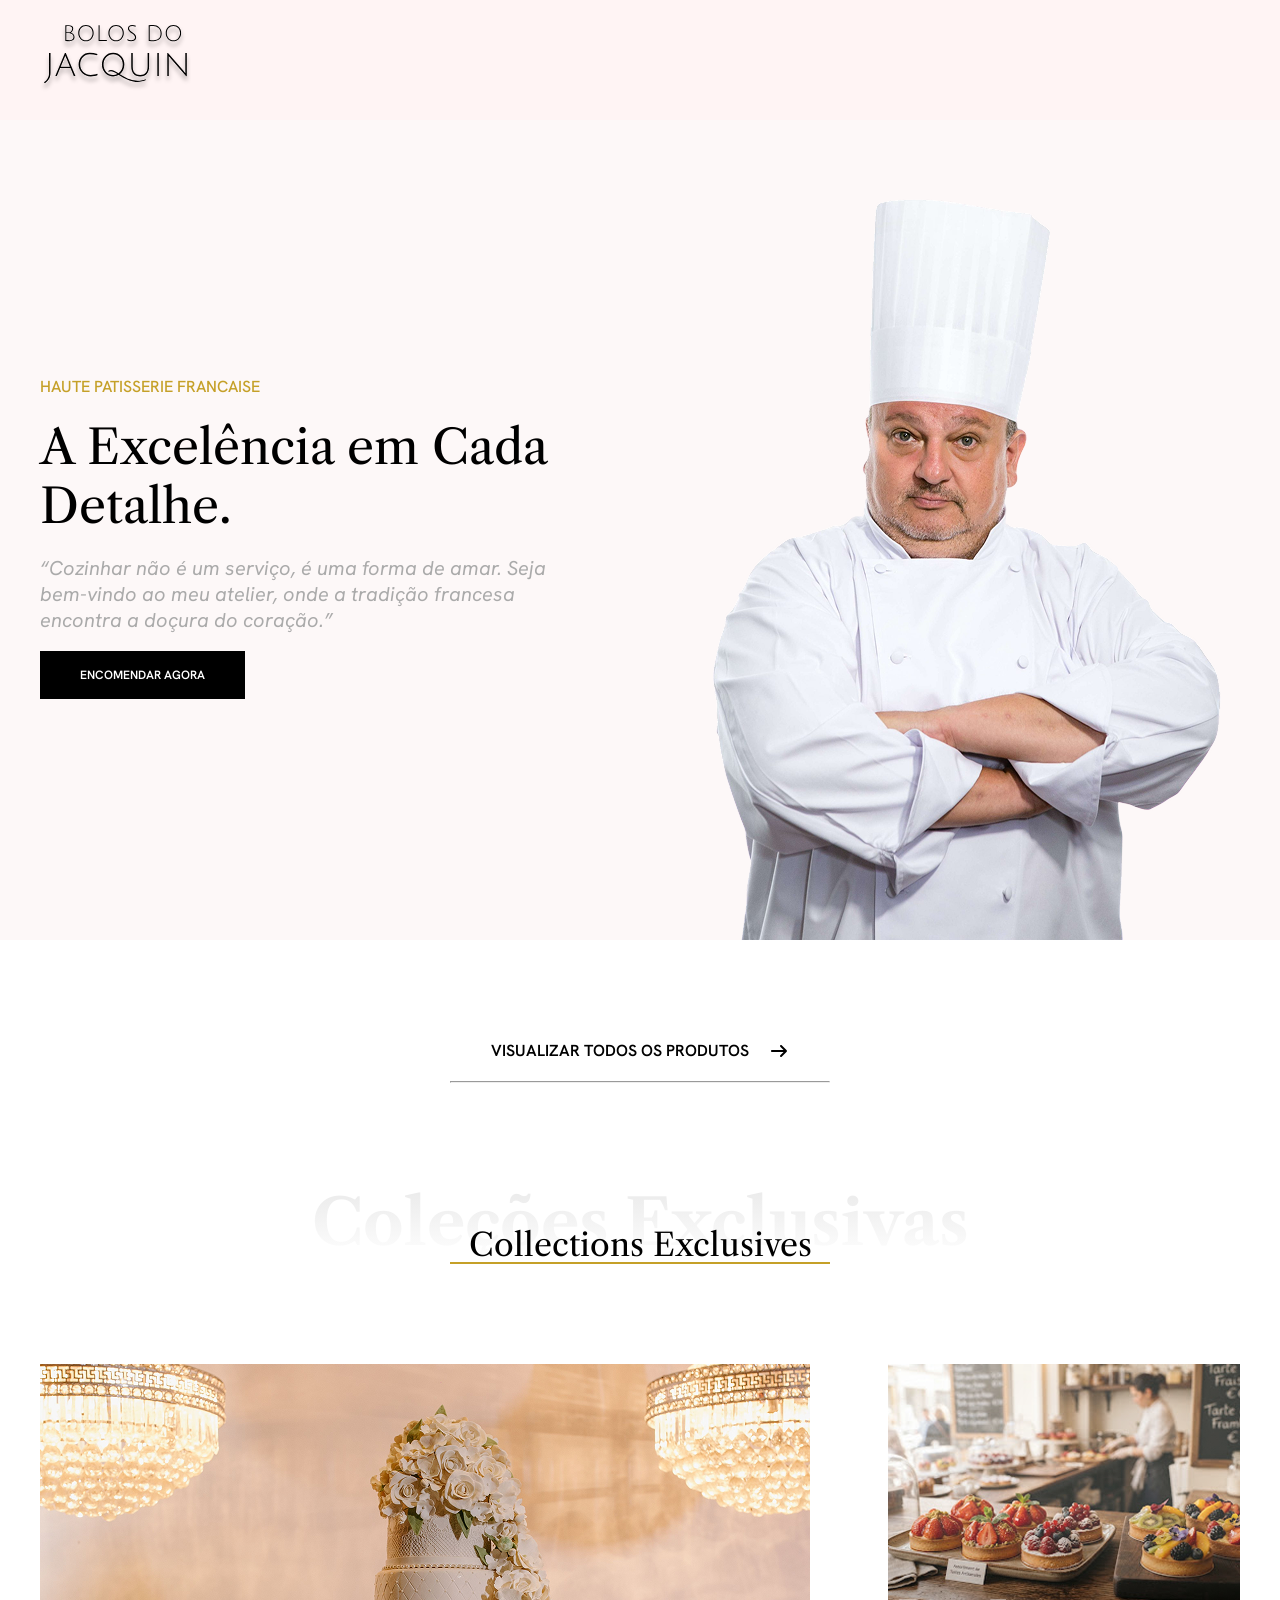
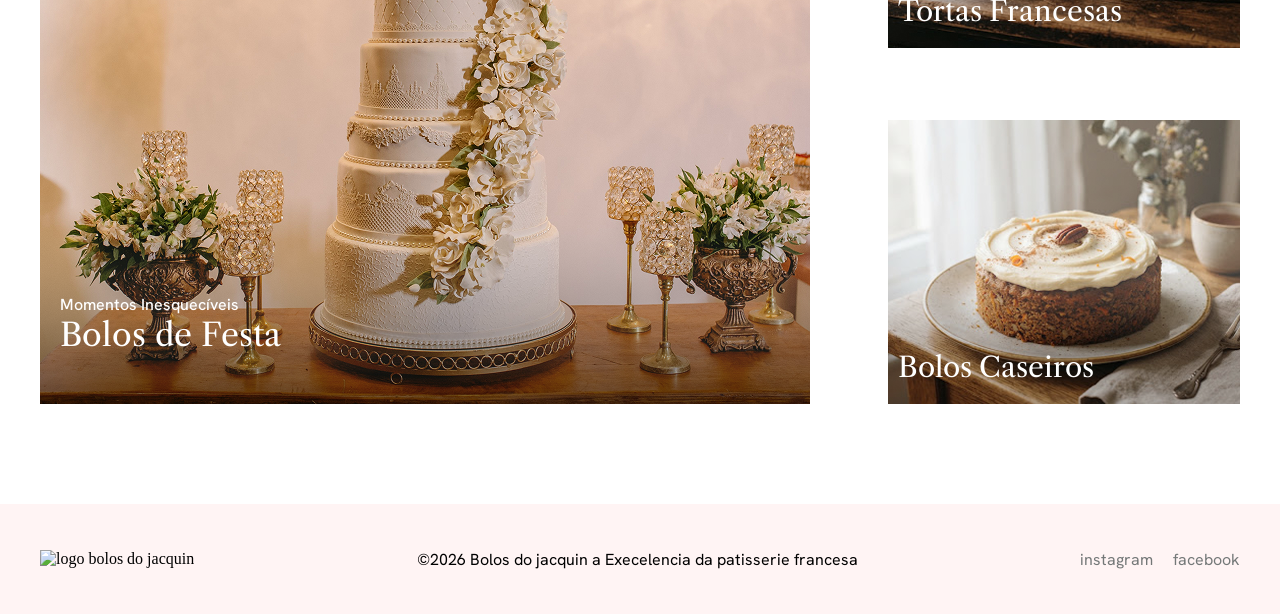
==== home/index.html @ 9a969b0a "Pagina de cadastro criada" ====
<!DOCTYPE html>
<html lang="pt-br">

<head>
    <meta charset="UTF-8">
    <meta name="viewport" content="width=device-width, initial-scale=1.0">
    <title>Home - Bolos do Jacquin</title>
    <link rel="stylesheet" href="style.css">

    <link rel="preconnect" href="https://fonts.googleapis.com">
    <link rel="preconnect" href="https://fonts.gstatic.com" crossorigin>
    <link
        href="https://fonts.googleapis.com/css2?family=Hanken+Grotesk:ital,wght@0,100..900;1,100..900&family=Libre+Caslon+Text:ital,wght@0,400;0,700;1,400&display=swap"
        rel="stylesheet">
</head>

<body>
    <header class="home_cabecalho">
        <div class="home_container">
            <img src="../img/logo.svg" alt="logo bolos do jacquin">
        </div>
    </header>
    <main>
        <h1>página inicial bolos do Jacquin</h1>
        <section class="home_banner">
            <div class="home_container banner_container">
                <div class="box_texto_banner">
                    <span class="linha1">haute patisserie francaise</span><br>
                    <span class="linha2">A Excelência em Cada Detalhe.</span>
                    <p class="linha3">“Cozinhar não é um serviço, é uma forma de amar. Seja bem-vindo ao meu atelier,
                        onde a tradição
                        francesa encontra a doçura do coração.”</p>
                    <a class="linha4" href="">encomendar agora</a>
                </div>
                <img src="../img/jacquin_banner.png" alt="foto do Jacquin vestindo sua dólmâ">
            </div>
        </section>

        <section class="home_container home_produtos">
            <div class="link_produtos">
                <div>
                    <a href="">visualizar todos os produtos</a>
                    <svg xmlns="http://www.w3.org/2000/svg"
                        viewBox="0 0 640 640"><!--!Font Awesome Free 7.3.1 by @fontawesome - https://fontawesome.com License - https://fontawesome.com/license/free Copyright 2026 Fonticons, Inc.-->
                        <path
                            d="M566.6 342.6C579.1 330.1 579.1 309.8 566.6 297.3L406.6 137.3C394.1 124.8 373.8 124.8 361.3 137.3C348.8 149.8 348.8 170.1 361.3 182.6L466.7 288L96 288C78.3 288 64 302.3 64 320C64 337.7 78.3 352 96 352L466.7 352L361.3 457.4C348.8 469.9 348.8 490.2 361.3 502.7C373.8 515.2 394.1 515.2 406.6 502.7L566.6 342.7z" />
                    </svg>
                </div>
                <hr>
            </div>

            <div class="home_subtitulo">
                <h2>Coleções Exclusivas</h2>
                <span>Collections Exclusives</span>
                <hr>
            </div>

            <div class="container_categorias">
                <a href="">
                    <div class="img_categoria1">
                        <span>Momentos Inesquecíveis</span>
                        <h3>Bolos de Festa</h3>
                    </div>
                </a>

                <div class="col_categorias">
                    <a href="">
                        <div class="img_categoria2">
                            <h3>Tortas Francesas</h3>
                        </div>
                    </a>
                    <a href="">
                        <div class="img_categoria3">
                            <h3>Bolos Caseiros</h3>
                        </div>
                    </a>
                </div>
            </div>
        </section>
    </main>
     <footer>
        <div class="home_container footer_container">
            <img src="../img/BOLOS DO JACQUIN.svg" alt="logo bolos do jacquin">
            <span>©2026 Bolos do jacquin a Execelencia da patisserie francesa</span>
            <nav class="nav_footer">
                <a href="">instagram</a>
                <a href="">facebook</a>
            </nav>
        </div>
    </footer>
</body>

</html>
---- home/style.css ----
* {
    margin: 0;
    padding: 0;
    box-sizing: border-box;
}

h1 {
    position: absolute;
    width: 1px;
    height: 1px;
    margin: -1px;
    overflow: hidden;
}


/* ---------- CABECALHO ---------- */
.home_cabecalho {
    background-color: #FFF4F4;
    height: 120px;
    display: flex;
    justify-content: center;
    align-items: center;
}

.home_container {
    /* background-color: aqua; */
    max-width: 1200px;
    /*Largura maxima 1200px*/
    width: 95%;
    /*Largura 95%*/
    margin: 0 auto;
}





/* ---------- BANNER ---------- */
.home_banner {
    background-color: #FDF8F8;
}

.box_texto_banner {
    /* background-color: chartreuse; */
    font-family: "Hanken Grotesk", sans-serif;
    max-width: 520px;
}

.banner_container {
    display: flex;
    align-items: center;
    justify-content: space-between;
}

.banner_container img {
    width: 547px;
}

.linha1 {
    color: #C5A028;
    font-size: 16px;
    font-weight: 500;
    text-transform: uppercase;
    margin-bottom: 20px;
    display: inline-block;
}

.linha2 {
    font-family: "Libre Caslon Text", serif;
    font-size: 48px;
    margin-bottom: 20px;
    display: inline-block;
}

.linha3 {
    font-size: 20px;
    font-style: italic;
    color: #AAAAAA;
    margin-bottom: 30px;
    display: inline-block;
}

.linha4 {
    font-weight: 600;
    font-size: 12px;
    text-transform: uppercase;
    color: #FFFFFF;
    text-decoration: none;

    background-color: #000000;
    padding: 16px 40px;
}





/* ---------- PRODUTOS ---------- */
.home_produtos {
    padding: 100px 0;
}

.link_produtos a {
    font-family: "Hanken Grotesk", sans-serif;
    font-weight: 600;
    font-size: 16px;
    text-transform: uppercase;

    text-decoration: none;
    color: #000000;
}

.link_produtos svg {
    width: 20px;
}

.link_produtos div {
    display: flex;
    align-items: center;
    justify-content: center;
    gap: 20px;
    margin-bottom: 20px;
}

.link_produtos hr {
    max-width: 380px;
    width: 100%;
    margin: 0 auto;
}

.home_subtitulo {
    font-family: "Libre Caslon Text", serif;
    /* background-color: darkgreen; */
    display: flex;
    flex-direction: column;
    align-items: center;
    position: relative;
    margin-top: 100px;
    margin-bottom: 100px;
}

.home_subtitulo h2 {
    font-weight: 700;
    font-size: 64px;
    background-image: linear-gradient(0deg, #FFFFFF, #E9E9E9);

    background-clip: text;
    -webkit-background-clip: text;

    color: transparent;
    -webkit-text-fill-color: transparent;
}

.home_subtitulo span {
    font-size: 32px;
    position: absolute;
    bottom: -10px;
    margin-bottom: 10px;
}

.home_subtitulo hr {
    max-width: 380px;
    width: 100%;
    background-color: #C5A028;
    border: none;
    height: 2px;
}

.img_categoria1 {
    background-image: url(../img/bolos_de_festa.png);
    /* width: 100%; */
    width: 770px;
    height: 640px;
    display: flex;
    flex-direction: column;
    justify-content: flex-end;
    padding: 50px 20px;
}

.container_categorias {
    display: flex;
    justify-content: space-between;
    width: 100%;
}

.container_categorias a {
    color: #FFFFFF;
    text-decoration: none;
    display: contents;
}

.img_categoria1 span {
    font-family: "Hanken Grotesk", sans-serif;
    font-weight: 500;
}

.img_categoria1 h3 {
    font-size: 32px;
}

.home_produtos h3 {
    font-family: "Libre Caslon Text", serif;
    font-weight: 400;
}

.col_categorias{
    display: flex;
    flex-direction: column;
    justify-content: space-between;
}

.img_categoria2 {
    background-image: url(../img/tortas_francesas.png);
}

.img_categoria3 {
    background-image: url(../img/bolos_caseiros.png);
}

.img_categoria2,
.img_categoria3 {
    /* width: 25%; */
    width: 352px;
    height: 284px;
    display: flex;
    align-items: flex-end;
    padding: 20px 10px;
    font-size: 24px;
}

/* ------------------------footer------------------- */
footer{
    background-color: #fff4f4;
    height: 110px;
    display: flex;
    align-items: center;
}


.footer_container {
    display: flex;
    justify-content: space-between;
    align-items: center;
}

.nav_footer{
    display: flex;
    justify-content: space-between;
    width: 160px;
}

.footer_container span,
.nav_footer{
    font-family: "Hanken Grotesk", sans-serif;
}

.nav_footer a{
    text-decoration: none;
    color: #747878;
}
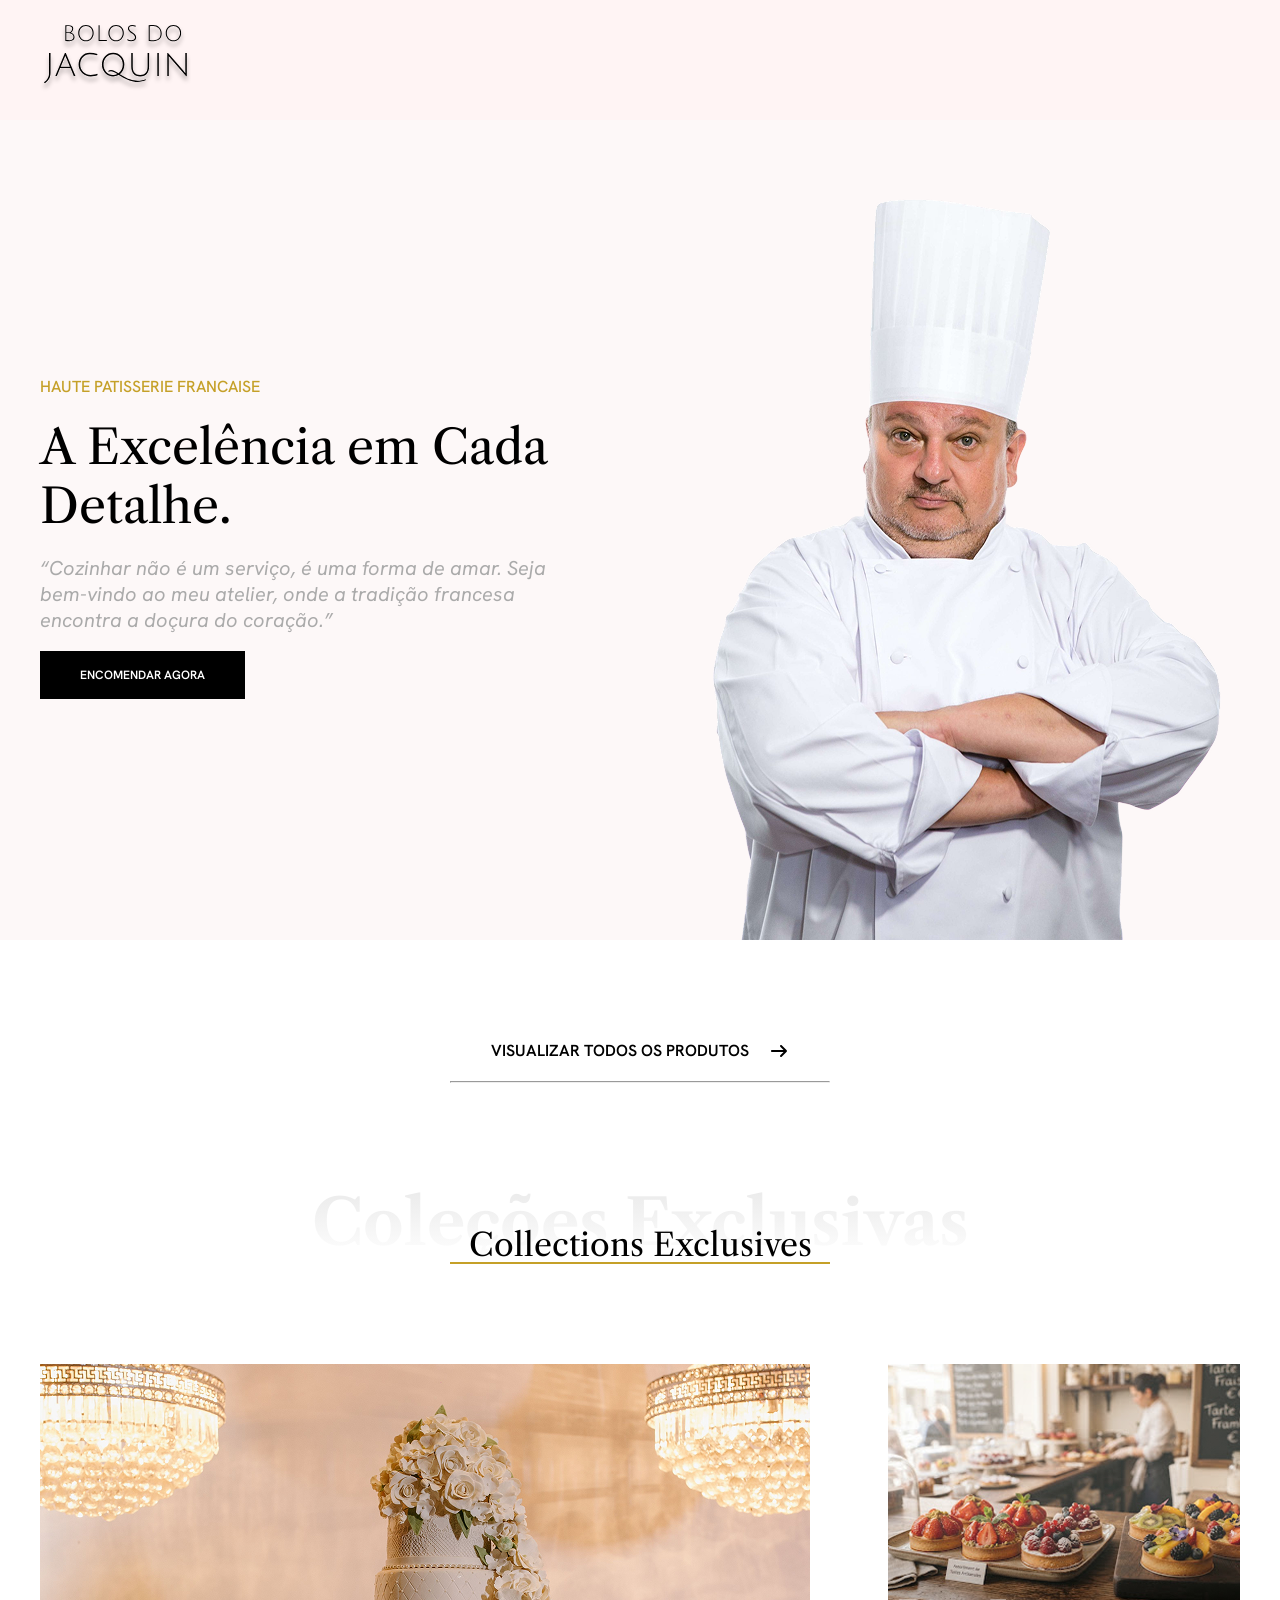
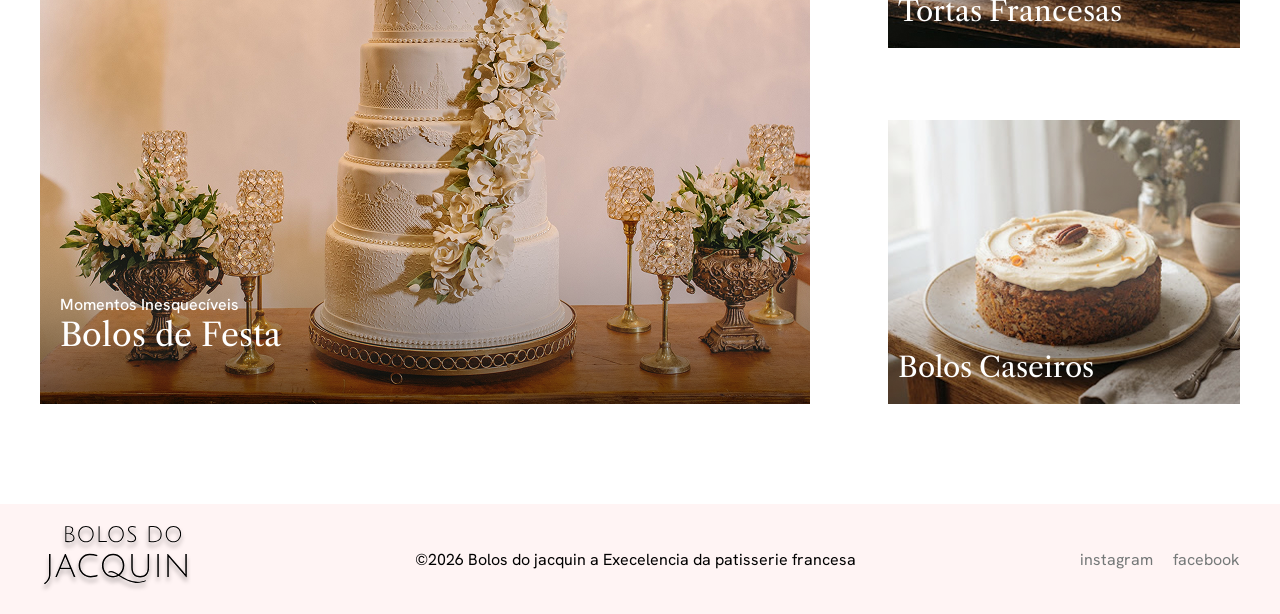
==== commit a1dcf86e: "finalizando a pagina de cadastro" ====
--- a/home/index.html
+++ b/home/index.html
@@ -80,7 +80,7 @@
     </main>
      <footer>
         <div class="home_container footer_container">
-            <img src="../img/BOLOS DO JACQUIN.svg" alt="logo bolos do jacquin">
+            <img src="../img/logo.svg" alt="logo bolos do jacquin">
             <span>©2026 Bolos do jacquin a Execelencia da patisserie francesa</span>
             <nav class="nav_footer">
                 <a href="">instagram</a>
